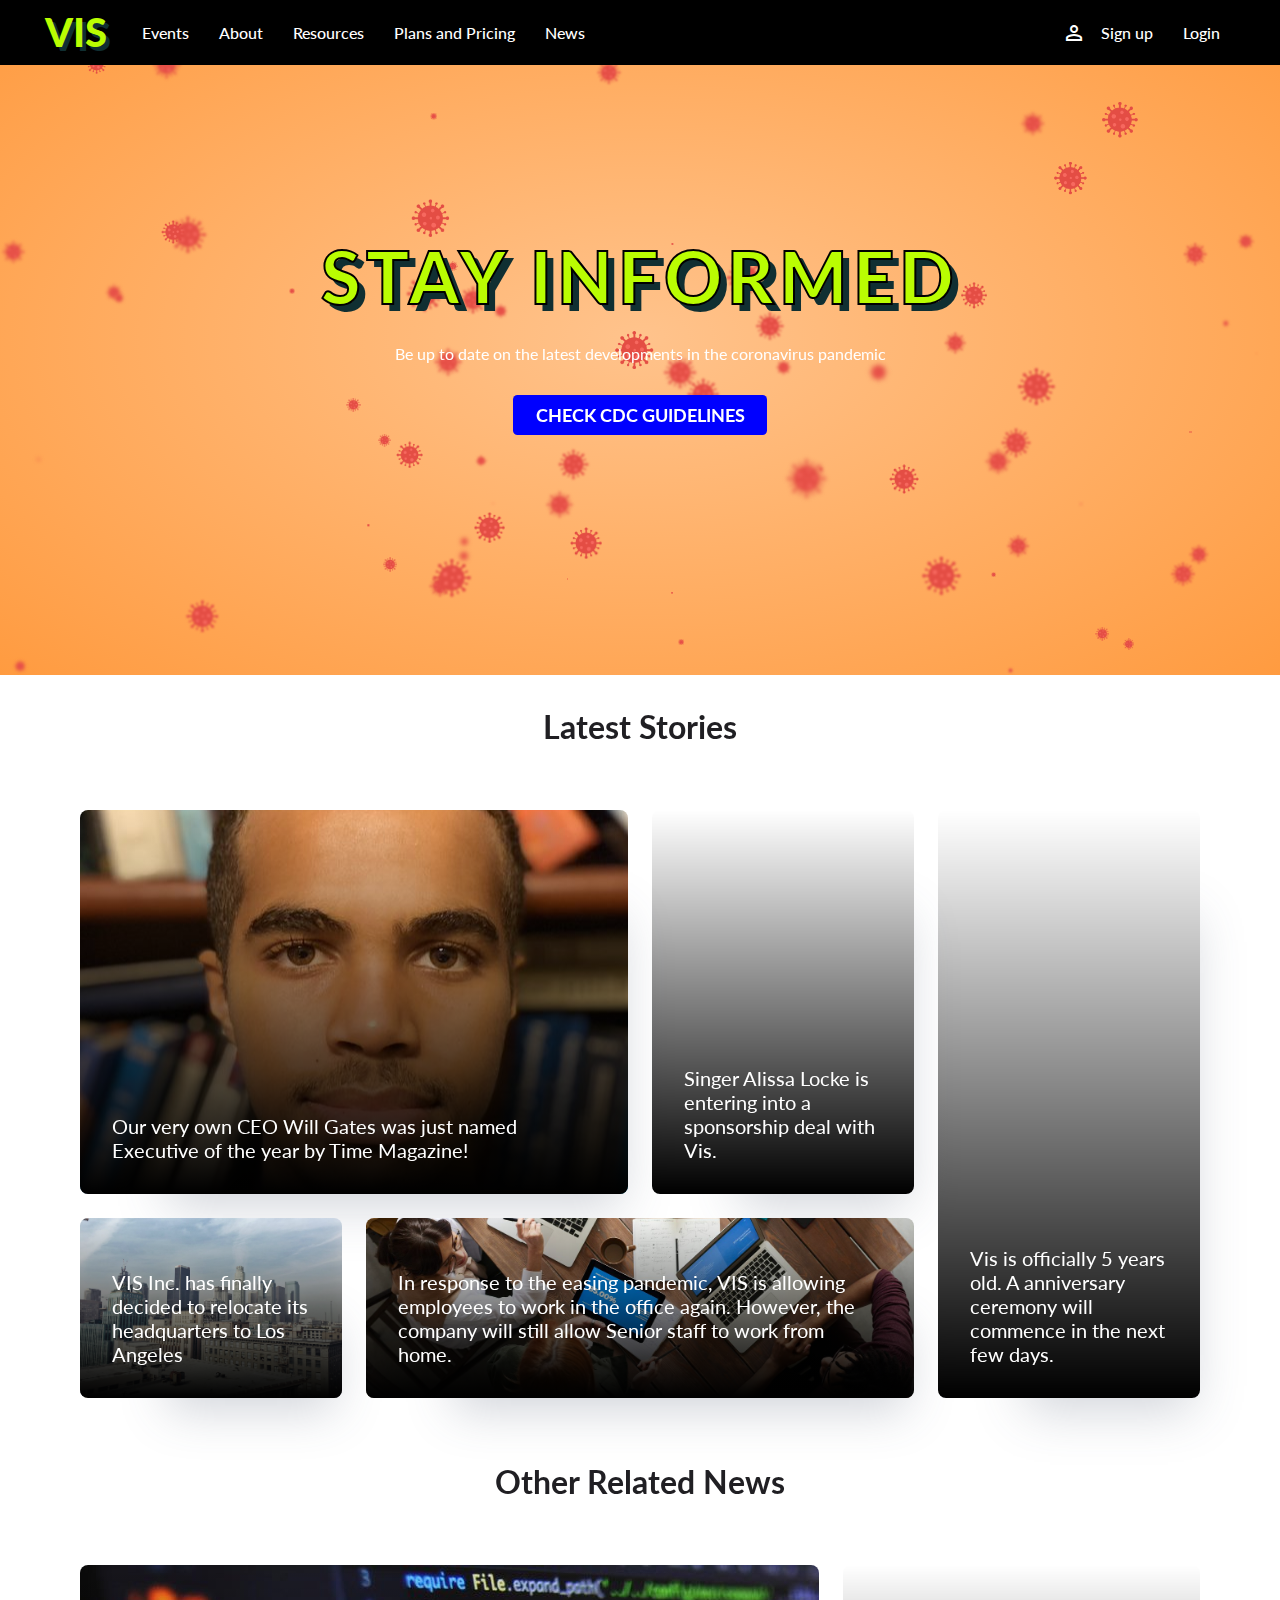
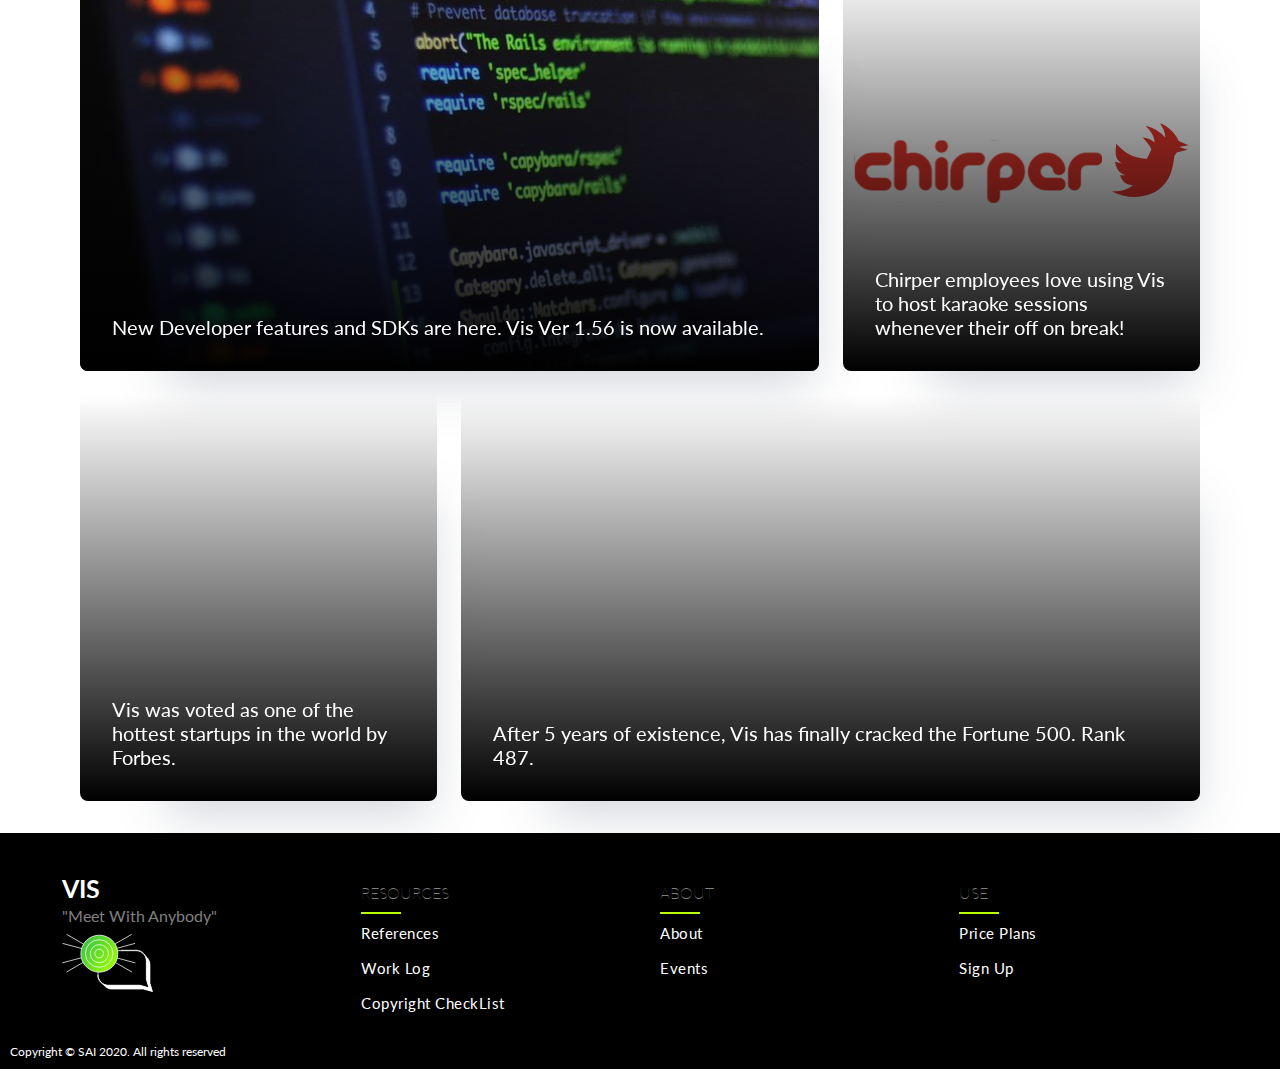
==== News.html @ 25776933 "update news content" ====
<!DOCTYPE html>
<html lang="en">

<head>
    <meta charset="UTF-8">
    <meta http-equiv="X-UA-Compatible" content="IE=edge">
    <meta name="viewport" content="width=device-width, initial-scale=1.0">
    <title>Vis</title>
    <link rel="stylesheet" href="https://fonts.googleapis.com/css?family=Open Sans">
    <link rel="preconnect" href="https://fonts.googleapis.com">
    <link rel="preconnect" href="https://fonts.gstatic.com" crossorigin>
    <link href="https://fonts.googleapis.com/css2?family=Lato:wght@100;200;300;400;500;600;700;800;900&display=swap"
        rel="stylesheet">
    <link rel="stylesheet" href="./Style_Vrt/Style_Vrt_Ver1.3.css">
    <link rel="stylesheet" href="./Style_Vrt/Style_Vrt_News_Ver1.0.css">
    <link rel="stylesheet" href="https://fonts.googleapis.com/icon?family=Material+Icons">
    <link rel="stylesheet" href="https://fonts.googleapis.com/icon?family=Material+Icons+Round">
    <script src="./Scripts_Vrt/corona.js" defer></script>
    <link rel="shortcut icon" type="image/svg" href="Images_Vrt/Vis-logo-big.svg" />

</head>

<body>
    <nav>
        <div class="wrapper">

            <!-- WEBSITE LOGO -->
            <div class="logo">
                <!-- <img src="./logo.png" alt=""> -->
                <a href="./index.html">
                    <h1 class="copmany-head">Vis</h1>
                </a>
            </div>

            <!-- THEME TOGGLER -->


            <!-- OPEN AND CLOSE NAVIGATION BUTTONS -->
            <input type="radio" name="slide" id="menu-btn">
            <input type="radio" name="slide" id="cancel-btn">


            <!-- NAVIGATION -->
            <div class="columnbar">
                <ul class="nav-links">
                    <label for="cancel-btn" class="btn cancel-btn">&times;</label>
                    <li><a href="./Vrt_Events_Ver1.0.html">Events</a></li>
                    <li><a href="./Vrt_About_Ver1.0.html">About</a></li>

                    <li>
                        <a href="#" class="desktop-item">Resources</a>

                        <input type="checkbox" name="" id="showMega">
                        <label for="showMega" class="mobile-item">Resources</label>

                        <div class="mega-box">
                            <div class="content">
                                <div class="row">
                                    <header>Desig Brief</header>
                                    <ul class="mega-links">
                                        <li><a href="./Vrt_References_Ver1.0.html">References</a></li>
                                        <li><a href="#">Plan of Work</a></li>
                                        <li><a href="#">Copyright</a></li>
                                    </ul>
                                </div>

                            </div>
                    </li>
                    <li><a href="./Vrt_Pricing_Ver1.0.html">Plans and Pricing</a></li>
                    <li><a href="./News.html">News</a></li>
                </ul>
                <ul class="log-links">
                    <span class="material-icons">person_outline</span>

                    <li><a href="#">Sign up</a></li>

                    <li>
                        <a href="#">Login</a>
                    </li>
                </ul>
            </div>
            <!-- <button id="theme-toggle" aria-label="Switch to dark theme">
                <svg width="30" height="30" viewBox="0 0 400 400" fill="none">
                    <g id="solar">
                        <g id="Flares">
                            <rect id="flare1" x="74.7767" y="74.7767" width="250" height="250" fill="black" />
                            <rect id="flare2" x="23" y="199.777" width="250" height="250"
                                transform="rotate(-45 23 199.777)" fill="black" />
                        </g>
                        <g id="Circles">
                            <circle id="solar-bg" cx="199.5" cy="199.5" r="103.5" fill="none" />
                            <circle id="solar-object" cx="200" cy="200" r="84" fill="black" />
                        </g>
                    </g>
                </svg>
            </button> -->
            <label for="menu-btn" class="btn menu-btn">☰</label>
        </div>

    </nav>


    <!-- Banner -->
    <img id="pill" src="Images_Vrt/coronavirus.png" style="display: none;">

    <header class="banner">

        <canvas id="canvas1"></canvas>
        <div class="bnr-container spacing">
            <!-- <img src="./Images_Med/Doctor_bkg.png" alt=""> -->
            <h1 class="primary-title">Stay informed</h1>
            <p>Be up to date on the latest developments in the coronavirus pandemic </p>
            <a href="https://www.cdc.gov/" class="body-btn">Check CDC guidelines</a>
        </div>
    </header>

    <div class="masonry">
        <div class="masonry-heading">
            <h1>Latest Stories</h1>
        </div>

        <main class="testimonial-grid">
            <article class="testimonial grid-col-span-2 flow bg-primary-400 quote text-neutral-100">
                <div class="overlay-dark"></div>

                <p>
                    Our very own CEO Will Gates was just named Executive of the year by Time Magazine!
                </p>

            </article>
            <article class="testimonial flow bg-secondary-400 text-neutral-100">
                <div class="overlay-dark"></div>

                <p>
                    Singer Alissa Locke is entering into a sponsorship deal with Vis.
                </p>
            </article>
            <article class="testimonial flow bg-neutral-100 text-secondary-400">
                <div class="overlay-dark"></div>

                <p>
                    VIS Inc. has finally decided to relocate its headquarters to Los
                    Angeles</p>
            </article>
            <article class="testimonial grid-col-span-2 flow bg-secondary-500 text-neutral-100">
                <div class="overlay-dark"></div>

                <p>
                    In response to the easing pandemic, VIS is allowing employees to work in the office again. However,
                    the company will still allow Senior staff to work from home.
                </p>
            </article>
            <article class="testimonial flow bg-neutral-100 text-secondary-400">
                <div class="overlay-dark"></div>

                <p>
                    Vis is officially 5 years old. A anniversary ceremony will commence in the next few days.
                </p>
            </article>
        </main>
        <div class="masonry-heading">
            <h1>Other Related News</h1>
        </div>

        <main class="lesser-news">
            <div class="developer-section other-news">
                <div class="overlay-dark"></div>
                <p>
                    New Developer features and SDKs are here. Vis Ver 1.56 is now available.
                </p>
            </div>
            <div class="partnership-section other-news">
                <div class="overlay-dark"></div>
                <p>
                    Vis was voted as one of the hottest startups in the world by Forbes.
                </p>
            </div>
            <div class="stock-section other-news">
                <div class="overlay-dark"></div>
                <p>
                    Chirper employees love using Vis to host karaoke sessions whenever their off on break!
                </p>
            </div>
            <div class="event-section other-news">
                <div class="overlay-dark"></div>
                <p>
                    After 5 years of existence, Vis has finally cracked the Fortune 500. Rank 487.
                </p>
            </div>
        </main>
    </div>


    <section class="footer">
        <div class="inner-footer fancy-link-light">
            <div class="footer-items">
                <h1>VIS</h1>
                <p>"Meet With Anybody"</p>
                <img src="Images_Vrt/Vis-logo-dark.svg" width="91" height="70">
            </div>
            <div class="footer-items">
                <h2>Resources</h2>
                <div class="border"></div>
                <ul>
                    <li class=""><a href="./Vrt_References_Ver1.0.html">References</a></li>
                    <li><a href="#">Work Log</a></li>
                    <li><a href="#">Copyright CheckList</a></li>

                </ul>
            </div>
            <div class="footer-items">
                <h2>About</h2>
                <div class="border"></div>
                <ul>
                    <li><a href="./Vrt_About_Ver1.0.html">About</a></li>
                    <li><a href="./Vrt_Events_Ver1.0.html">Events</a></li>


                </ul>
            </div>
            <div class="footer-items">
                <h2>Use</h2>
                <div class="border"></div>
                <ul>
                    <li><a href="./Vrt_Pricing_Ver1.0.html">Price Plans</a></li>
                    <li><a href="#">Sign Up</a></li>

                </ul>
            </div>
        </div>
        <div class="footer-bottom">Copyright © SAI 2020. All rights reserved</div>
    </section>

    <script src="./Scripts_Vrt/theme-switcher.js"></script>
</body>



</html>
---- Style_Vrt/Style_Vrt_Ver1.3.css ----
*, 
*::before,
*::after{
    box-sizing: border-box;
}


h1, h2{
    text-transform: capitalize;
}
* {
    margin: 0;
    padding: 0;
    box-sizing: border-box;
    font-family: 'Lato';
}
.spacing > * + *  {
    margin-top: var(--spacer, 2rem);
}

:root {
    --clr-foreground:hsl(255 6% 13%);
    --clr-background: hsl(0 0% 100%);
    --clr-background-light: hsl(0 0% 30%);
    --clr-foreground-light: hsl(255 6% 90%);
    --clr-dark:black;
    --clr-light:white; 
    --clr-primary:#bafd02;
    --clr-highlight: #102f32;
    --clr-neutral:#F2F8FA;
    --clr-neutral-2:#eef0f1;

    --hue: 24;

    --orange: hsl(var(--hue), 100%, 50% );
    --blue: hsl(calc(var(--hue) - 180), 100%, 50% );
}

@media (prefers-color-scheme: dark) {
    :root {
        --clr-background: hsl(255 6% 13%);
        --clr-foreground: hsl(0 0% 100%);
        --clr-background-light: hsl(255 6% 80%);
        --clr-foreground-light: hsl(0 0% 30%);
    }
}

.light-theme {
    --clr-foreground:hsl(255 6% 13%);
    /* --clr-foreground: hsl(0 0% 100%); */
    --clr-background: hsl(0 0% 100%);
    
    
    --clr-background-light: hsl(0 0% 30%);
    --clr-foreground-light: hsl(255 6% 90%);

    --clr-accent: var(--blue);
    
}

.regular-title {
    font-size: 3rem;
}

.regular-container {
    padding:4rem
}

.dark-theme {
    --clr-background: hsl(255 6% 13%);
    --clr-foreground: hsl(0 0% 100%);

    --clr-background-light: hsl(255 6% 90%);
    --clr-foreground-light: hsl(0 0% 30%);

    --clr-accent: var(--orange);
}

/* THEME SWITCHER */

#theme-toggle {
    cursor: pointer;
    background: 0;
    border: 0;
    opacity: 0.8;
    padding: 1rem;
    border-radius: 50%;
    position: relative;
    isolation: isolate;
}

#Flares > * {
    fill: var(--clr-foreground);
}

#solar-bg{
    fill:var(--clr-background);
}

#solar-object{
    fill:var(--clr-foreground);
}

#theme-toggle::before {
    content: '';
    position: absolute;
    background: hsl(0 0% 50% / 0.2);
    inset: 0;
    border-radius: inherit;
    transform: scale(0);
    opacity: 0; 
    z-index: -1;

}

.light-theme #theme-toggle::before {
    animation: pulseToLight 650ms ease-out;
}

.dark-theme #theme-toggle::before {
    animation: pulseToDark 650ms ease-out;
}

#theme-toggle::after {
    content: attr(aria-label);
    position: absolute;
    color: var(--clr-background);
    background: var(--clr-foreground);
    width: max-content;
    font-size: 1rem;
    left: -100%;
    right: -100%;
    top:5rem;
    margin: 0 auto;
    padding: 0.25em .5em;
    border-radius: 0.125em;
    opacity: 0;
    transform: scale(0);
    transform-origin: top;
    transition: transform 0ms linear 100ms, opacity 70ms linear;
}

#theme-toggle:hover,
#theme-toggle:focus{
    outline: 0;
    opacity: 1;
    background: hsl(0 0% 50% / 0.15);
}

#theme-toggle:hover::after,
#theme-toggle:focus-visible::after{
    opacity: 0.7;
    transform: scale(1);
    transition: transform 70ms linear, opacity 70ms linear;
}



#theme-toggle:hover #solar-bg,
#theme-toggle:focus #solar-bg{
    opacity: 0.8;
    background: hsl(0 0% 50% / 0.15);
}

#solar-object {
    transition: transform 500ms ease-out;
}

.light-theme #solar-object {
    transform: translate(-14%);
}
#Flares{
    transform-origin: center;
    transition: transform 750ms cubic-bezier(0.11, 0.14, 0.29, 1.32);
}

.light-theme #Flares {
    transform: rotate(0.5turn);
}

@keyframes pulseToLight {
    0% {
        transform: scale(0);
        opacity: 0.5;
    }
    10% {
        transform: scale(1);
    }
    75% {
        opacity: 1;
    }
    100% {
        transform: scale(1);
        opacity: 0;
    }
}

@keyframes pulseToDark {
    0% {
        transform: scale(0);
        opacity: 0.5;
    }
    10% {
        transform: scale(1);
    }
    75% {
        opacity: 1;
    }
    100% {
        transform: scale(1);
        opacity: 0;
    }
}


body{
    /* background: var(--clr-background); */
}

nav{
    background:var(--clr-dark);
    color: var(--clr-light);
    /* border-bottom: 1px solid var(--clr-foreground); */
    position: fixed;
    width: 100%;
    z-index: 999;
    height: 65px;
    line-height: 65px;
}

nav a {
    color: var(--clr-light);
    text-decoration: none;

}

.readable p {
    font-size: clamp(1rem, 5vw, 1.5rem);
    font-weight: 300;
}

nav .wrapper {
    position: relative;
    max-width: 1250px;
    padding:0 30px;
    margin: auto;
    display: flex;
    align-items: center;
    /* justify-content: flex-end; */
    height: inherit;
}

.fancy-link {
    background-image: linear-gradient(90deg, var(--clr-highlight), var(--clr-highlight));
    background-size: 0% 5px;
    background-repeat: no-repeat;
    background-position: left bottom;
    transition: background-size 300ms ease-in-out;
    color:var(--clr-highlight);
}

.fancy-link-light a{
    background-image: linear-gradient(90deg, var(--clr-primary), var(--clr-primary));
    background-size: 0% 5px;
    background-repeat: no-repeat;
    background-position: left bottom;
    transition: background-size 300ms ease-in-out;
}
.fancy-link-dark a{
    background-image: linear-gradient(90deg, var(--clr-highlight), var(--clr-highlight));
    background-size: 0% 5px;
    background-repeat: no-repeat;
    background-position: left bottom;
    transition: background-size 300ms ease-in-out;
}

.fancy-link:hover,
.fancy-link-light a:hover,
.fancy-link-dark a:hover
 {  
    background-size: 100% 3px;
}


.wrapper .logo {
    height: inherit;
    display: flex;
    padding-right:20px;
}

.logo img{
    width:100%;
    height: 100%;
}

.wrapper .logo h1{
    color: var(--clr-primary);
    text-decoration: none;
    text-transform: uppercase;

    font-size: 2.5rem;
    text-shadow: 
        0.1em 0.1em 0 var(--clr-highlight);
    /* font-size:27px; */
    font-weight: 900 ;
}

.wrapper .columnbar {
    display: inline-flex;
    justify-content: space-between;
    flex: 1;
}

.wrapper .nav-links,
.wrapper .log-links
 {
    display: inline-flex;
}

.wrapper .nav-links {
    flex: 1;
}

.wrapper .log-links{
    align-items: center;
}

.nav-links li,
.log-links li
 {
    list-style: none;
}

.nav-links li a,
.log-links li a
{
    text-decoration: none;
    font-weight: 500;
    padding: 9px 15px;
    border-radius: 5px;
    transition: all 0.3s ease;
}

.nav-links li a:hover,
.log-links li a:hover
 {
    background: var(--clr-primary);
    color: var(--clr-highlight);
}


#sign-up{
    padding: 0;
    display: flex;
    align-items: center;
}


/* .log-links li {
    display: flex;
    justify-content: center;
    align-items: center;
    min-height: 100%;
} */


.nav-links li:hover .mega-box {
    top: 65px;
    opacity: 1;
    visibility: visible;
    transition: all 0.3 ease;
}


.mega-box {
    color: var(--clr-light);
    position: absolute;
    top: 85px;  
    background: var(--clr-dark);
    /* width: 100%; */
    /* left: 0; */
    /* padding: 0 30px; */
    opacity: 0;
    visibility: hidden;
    transition: all 0.3s ease;
}


.mega-box .content {
    background: var(--clr-dark);
    padding: 25px 20px ;
    display: flex;
    /* width:100%; */
    justify-content: space-between;
}

.content .row {
    /* width: calc(25% - 30px); */
    line-height: 45px;
}

.content .row img {
    width:100%;
    height: 100%;
    object-fit:cover;
}

.content .row header {
    color: var(--clr-light);
    font-size: 20px;
    font-weight: 500;
}

.content .row .mega-links {
    margin: left -40px;
    border-left: 1px solid var(--clr-foreground);
}

.content .row:nth-child(1), 
.content .row:nth-child(2) {
    border-left: 0px;
}

.row .mega-links li {
    padding: 0 20px;
}

.row .mega-links li a{
    padding: 0 20px;
    color:var(--clr-light);
    font-size: 17px;
    display: block;

}
.row .mega-links li a:hover{
    color: var(--clr-background-light);

}

.nav-links .mobile-item {
    display: none;
}

.wrapper .btn {
    color:var(--clr-light);
    font-size: 20px;
    cursor: pointer;
    display: none;
}
.wrapper .btn.cancel-btn {
    position: absolute;
    right: 30px;
    top: 10px;
}

@media screen and (max-width: 970px) {
    .wrapper .btn {
        display: block;
    }

    .wrapper {
        justify-content: space-between;
    }
    .wrapper .columnbar {
        position: fixed;
        height: 100vh;
        width:100%;
        max-width: 350px;
        background: var(--clr-dark);
        display: block;
        top:0;
        left: -100%;
        overflow-y: auto;
        line-height: 50px;
        padding: 50px 10px;
        /* box-shadow: 0 15px 15px var(--clr-foreground-light); */
        transition: all 0.3s ease;
    }

    .wrapper .nav-links,
    .wrapper .log-links
    {
        width:100%;
        max-width: 350px;
        background: var(--clr-dark);
        display: block;
        top:0;
        left: -100%;
        overflow-y: auto;
        line-height: 50px;
        transition: all 0.3s ease;
    }

    #menu-btn:checked ~ .columnbar {
        left: 0%;
    }
    
    #menu-btn:checked ~ .btn.menu-btn{
        display: none;
    }

    .nav-links::-webkit-scrollbar {
        width: 0px;
    }

    .nav-links li,
    .log-links li
     {
        margin: 15px 10px;
    }
    .nav-links li a,
    .log-links li a
     {
        padding: 0 20px;
        display: block;
        font-size: 20px;
    }

    .log-links span {
        display:none;
    }

    #showMega:checked ~ .mega-box{
        max-height: 150vh;
        /* transform: scaleY(1);  */
    }

    .nav-links .desktop-item,
    .log-links .desktop-item
     {
        display: none;
    }

    .nav-links .mobile-item,
    .log-links .mobile-item 
    {
        display: block;
        font-size: 20px;
        color: var(--clr-light);
        font-weight: 500;
        padding-left: 20px;
        cursor: pointer;
        border-radius: 5px;
        transition: all 0.3s ease;
    }

    .nav-links .mobile-item:hover,
    .log-links .mobile-item:hover
     {
        background: var(--clr-primary);
        color: var(--clr-highlight);
    }

    .mega-box {
        position: static;
        top: 65px;
        width: 100%;
        /* transform: scaleY(0);   */
        transform-origin: top;
        opacity: 1;
        visibility: visible;
        padding: 0 20px;
        max-height: 0px;
        overflow: hidden;
        transition: all 0.3s ease;
    }
    
    
    .mega-box .content {
        background: var(--clr-dark);
        flex-direction: column;
        padding: 20px 20px 0 20px;
    }

    .mega-box .content .row {
        width: 100%;
        margin-bottom: 15px;
        border-top: 1px solid var(--clr-primary);
    }
    .mega-box .content .row:nth-child(1),
    .mega-box .content .row:nth-child(2) {
        border-top: 0px;
    }

    .content .row .mega-links {
        border-left: 0px;
        padding-left: 15px;
    }

    .row .mega-links li {
        margin: 0;
    }

    .content .row header{
        font-size: 19px;
    }
}

.wrapper input {
    display: none;
}

.footer {
    background-color: #000;
    display: block;
    margin: 0;
    padding: 0;
    font-family:Arial;
    position:relative;
}

.inner-footer {
    width: 95%;
    margin: auto;
    padding: 30px 10px;
    display: flex;
    flex-wrap: wrap;
    box-sizing: border-box;
    justify-content: center;
}


.footer-items {
    width: 25%;
    padding: 10px 20px;
    box-sizing: border-box;
}

.footer-items h1 {
    padding: 0px 0;
    font-size: 25px;
    color: #fff;
}

.footer-items p {
    color: grey;
    font-size: 16px;
    text-align: justify;
    line-height: 25px;
}

.footer-items h2 {
    margin: 10px 0;
    color: grey;
    font-size: 16px;
    font-weight: lighter;
    text-transform: uppercase;
    }

.border {
    height: 2px;
    width: 40px;
    background: var(--clr-primary);
}

.footer-items ul {
    list-style: none;
    color: #fff;
    font-size: 15px;
    letter-spacing: 0.5px;
}

.footer-items img{
    /* filter:invert(1); */
}

.footer-items ul a {
    text-decoration: none;
    outline: none;
    color: #fff;
    transition: 0.3s;
}

.footer-items ul a:hover {
    color: var(--clr-primary);
}

.footer-items ul li {
    margin: 10px 0;
    height: 25px;
}

.footer-bottom {
    padding: 10px;
    background-color: rgba(0,0,0,0.9);
    color: white;
    font-size: 12px;
    bottom:0;
    position:absolute;
}

@media screen and (max-width:1085px) {
    .footer-items {
        width: 50%;
    }
}

@media screen and (max-width:600px) {
    .footer-items {
        width: 100%;
    }
}
---- Style_Vrt/Style_Vrt_News_Ver1.0.css ----
h1,
h2,
h3,
p {
    margin:0;
}

h2 {
    margin-bottom: var(--spacer, 2rem);

}

:root {
    --clr-foreground:hsl(255 6% 13%);
    --clr-background: hsl(0 0% 100%);
    --clr-background-light: hsl(0 0% 30%);
    --clr-foreground-light: hsl(255 6% 90%);
    --clr-dark:black;
    --clr-light:white; 
    --clr-primary:#bafd02;
    --clr-highlight: #102f32;
    --clr-neutral:#F2F8FA;

    --hue: 24;

    --orange: hsl(var(--hue), 100%, 50% );
    --blue: hsl(calc(var(--hue) - 180), 100%, 50% );
}

:root {
    --clr-primary-400: 263 55% 52%;
    --clr-secondary-400: 217 19% 35%;
    --clr-secondary-500: 219 29% 14%;
    --clr-neutral-100: 0 0% 100%;
    --clr-neutral-200: 210 46% 95%;
    --clr-neutral-300: 0 0% 81%;
  
    --ff-primary: "Barlow Semi Condensed", sans-serif;
  
    --fw-400: 500;
    --fw-700: 600;
  
    --fs-300: 0.6875rem;
    --fs-400: 0.8125rem;
    --fs-500: 1.25rem;
  }
  

a{
    text-decoration: none;
    color: #fff;
}

body {
    color: var(--clr-foreground);
}

section {
    display: flex;
    padding: min(5vh, 5rem);
}
.spacing > * + *  {
    margin-top: var(--spacer, 2rem);
}


#canvas1 {
    position: absolute;
    width:100%;
    height: 100%;
    background: radial-gradient(#ffc38c, #ff9b40);
    transition: all;
    top:0;
    bottom:0;
    left:0;
    z-index:-1;
}


body {
    color: var(--clr-foreground);
}

section {
    display: flex;
    padding: min(5vh, 5rem);
}
.spacing > * + *  {
    margin-top: var(--spacer, 2rem);
}

.body-btn {
    width: max-content;
    display: inline-block;
    text-decoration: none;
    color: var(--clr-text, #fff);
    font-weight: 700;
    text-transform: uppercase;
    font-size: 1.125em;
    padding: .5em 1.25em;
    background: var(--clr-accent, blue);
    border-radius: .25em;
    transition: 
        transform 250ms ease-in-out,
        opacity 250ms linear;
}

.body-btn:hover:hover,
.body-btn:focus {
    transform: scale(1.1);
    opacity: 0.9;
}

.primary-title {
    font-size: clamp(3rem, calc(5vw + 1rem), 4.5rem);
    line-height: 1;
    text-transform: uppercase;
}

.banner {
    color: white;
    text-align: center;
    padding: 15em 0;
    position: relative;
}

.bnr-container{
    width:100%;
    height: 100%;
}


section h1 {
    font-size:clamp(3rem, calc(5vw + 1rem), 6rem);
}

section p {
    line-height: 2rem;
}



@media screen and (max-width: 1050px) {
    section {
        flex-wrap: wrap;
    }

    }

.big-paragraph p{
    font-size: 1.5rem;
    letter-spacing: 2px;
}

.primary-title {
    font-weight: 1000;
    font-size: clamp(3rem, calc(5vw + 1rem), 4.5rem);
    color: var(--clr-primary);
    -webkit-text-stroke: 2px black;
    text-shadow: 
        0.1em 0.1em 0 var(--clr-highlight);
    line-height: 1;
    text-transform: uppercase;
    letter-spacing: 5px;
}

#canvas1 {
    position: absolute;
    width:100%;
    height: 100%;
    background: radial-gradient(#ffc38c, #ff9b40);
    transition: all;
    top:0;
    bottom:0;
    left:0;
    z-index:-1;
}

/* utilities */
.flex {
    display: flex;
    gap: var(--gap, 1rem);
  }
  
  .flow > *:where(:not(:first-child)) {
    margin-top: var(--flow-spacer, 1em);
  }
  
  .bg-primary-400 {
    background: hsl(var(--clr-primary-400));
  }
  .bg-secondary-400 {
    background: hsl(var(--clr-secondary-400));
  }
  .bg-secondary-500 {
    background: hsl(var(--clr-secondary-500));
  }
  
  .bg-neutral-100 {
    background: hsl(var(--clr-neutral-100));
  }
  
  .text-neutral-100 {
    color: hsl(var(--clr-neutral-100));
  }
  .text-secondary-400 {
    color: hsl(var(--clr-secondary-400));
  }
  .border-primary-400 {
    border: 2px solid #a775f1;
  }

  
  .masonry-heading {
      text-align: center;
      padding:2rem;
  }

  .overlay-dark{
    position: absolute;
    top:0;
    left:0;
    width:100% ;
    height: 100%;
    z-index:0;
    border-radius: 0.5rem;
    background-image: linear-gradient(0deg, black, transparent);
  }
 
  
  /* components */
  .testimonial-grid {
      display: grid;
      gap: 1.5rem;
    min-height: 70vh;

      grid-auto-columns: 1fr;
      grid-auto-rows: 1fr;
      grid-template-areas: 
        'one'
        'one'
        'two'
        'three'
        'four'
        'five'
      ;
      
    padding-block: 2rem;
    width: min(95%, 70rem);
    margin-inline: auto;
  }

  /* don't add unecessary grid-template-rows! */
  
  .testimonial {
    position: relative;
    font-size: var(--fs-400);
    padding: 2rem;
    border-radius: 0.5rem;
    box-shadow: 2.5rem 3.75rem 3rem -3rem hsl(var(--clr-secondary-400) / 0.25);
    display: flex;
    align-items: flex-end;
    color:var(--clr-light);

  }

  .testimonial:nth-child(1){
      grid-area: one;

      background:url(./Images_Vrt/person.png);
    background-repeat:no-repeat;
    background-position:center ;
  }
  .testimonial:nth-child(2){
      grid-area: two;
      background:url(./Images_Vrt/singer.png);
  background-size: cover;
  background-repeat:no-repeat;
  background-position:center ;
  }
  .testimonial:nth-child(3){
      grid-area: three;
      background:url(./Images_Vrt/los-angeles.png);
  background-size: cover;
  background-repeat:no-repeat;
  background-position:center ;
  }
  .testimonial:nth-child(4){
      grid-area: four;
      background:url(./Images_Vrt/employee.png);
  background-size: cover;
  background-repeat:no-repeat;
  background-position:center ;
  }
  .testimonial:nth-child(5){
      grid-area: five;
      background:url(./Images_Vrt/Vis-logo-small.svg);
  background-size: contain;
  background-repeat:no-repeat;
  background-position:center ;
  }

  @media (min-width: 30em) {
    .testimonial-grid {
        grid-template-areas: 
        'one one'
        'one one'
        'two five'
        'three five'
        'four four'
        ;
    }
  }

  @media (min-width: 50em) {
    /* .grid-col-span-2{
        grid-column: span 2 ;
    }
      .testimonial-grid{
        grid-template-columns: repeat(4, 1fr);
      }

      .testimonial:last-child {
        grid-column-start: 4;
        /* grid-row-start: 1;
        grid-row-end: span 2 ; 
        grid-row: 1 / span 2;
    } */

    .testimonial-grid {
        grid-template-areas: 
            'one one two five'
            'one one two five'
            'three four four five'
        
        ;
    }
  }


  
  

  
  .testimonial img {
    width: 1.75rem;
    aspect-ratio: 1;
    border-radius: 50%;
  }
  
  .testimonial .name {
    font-size: var(--fs-400);
    font-weight: var(--fw-400);
    line-height: 1;
  }
  
  .testimonial .position {
    font-size: var(--fs-300);
    opacity: 0.5;
  }
  
  .testimonial > p:first-of-type {
    font-size: var(--fs-500);
    line-height: 1.2;
    z-index:2;
  }

 

  .lesser-news {
    display: grid;
    color:var(--clr-light);
    gap: 1.5rem;
    grid-auto-columns: 1fr;
    min-height:100vh;
    grid-template-areas: 
      'dev'
      'partner'
      'event'
      'stock'
    ;
    
  padding-block: 2rem;
  width: min(95%, 70rem);
  margin-inline: auto;
}

/* don't add unecessary grid-template-rows! */

.other-news {
  position: relative;
    font-size: var(--fs-400);
    padding: 2rem;
    border-radius: 0.5rem;
    box-shadow: 2.5rem 3.75rem 3rem -3rem hsl(var(--clr-secondary-400) / 0.25);
    display: flex;
    align-items: flex-end;
}



@media (min-width: 30em) {
    .lesser-news {
      grid-template-areas: 
      'dev dev'
      'partner partner'
      'event stock'
      'event stock'
      ;
  }
}

@media (min-width: 50em) {
  /* .grid-col-span-2{
      grid-column: span 2 ;
  }
    .testimonial-grid{
      grid-template-columns: repeat(4, 1fr);
    }

    .testimonial:last-child {
      grid-column-start: 4;
      /* grid-row-start: 1;
      grid-row-end: span 2 ; 
      grid-row: 1 / span 2;
  } */

  .lesser-news {
      grid-template-areas: 
          'dev dev partner '
          'dev dev partner '
          'event stock stock '
          'event stock stock '
      
      ;
  }
}

.other-news > p:first-of-type {
  font-size: var(--fs-500);
  line-height: 1.2;
  z-index:2;
}
.other-news:nth-child(1){
    grid-area: dev;
    background:url(./Images_Vrt/code.PNG)
}
.other-news:nth-child(2){
  background:url(./Images_Vrt/Vis-logo-small.svg);
  background-size: contain;
  background-repeat:no-repeat;
  background-position:center ;
    grid-area: event;
}
.other-news:nth-child(3){
    background:url(./Images_Vrt/chirper.svg);
    background-size: contain;
    background-repeat:no-repeat;
    background-position:center ;
    
    grid-area: partner;
}
.other-news:nth-child(4){
    background-color: #ff9b40;
    background:url(./Images_Vrt/stocks.png);
    grid-area: stock;
}
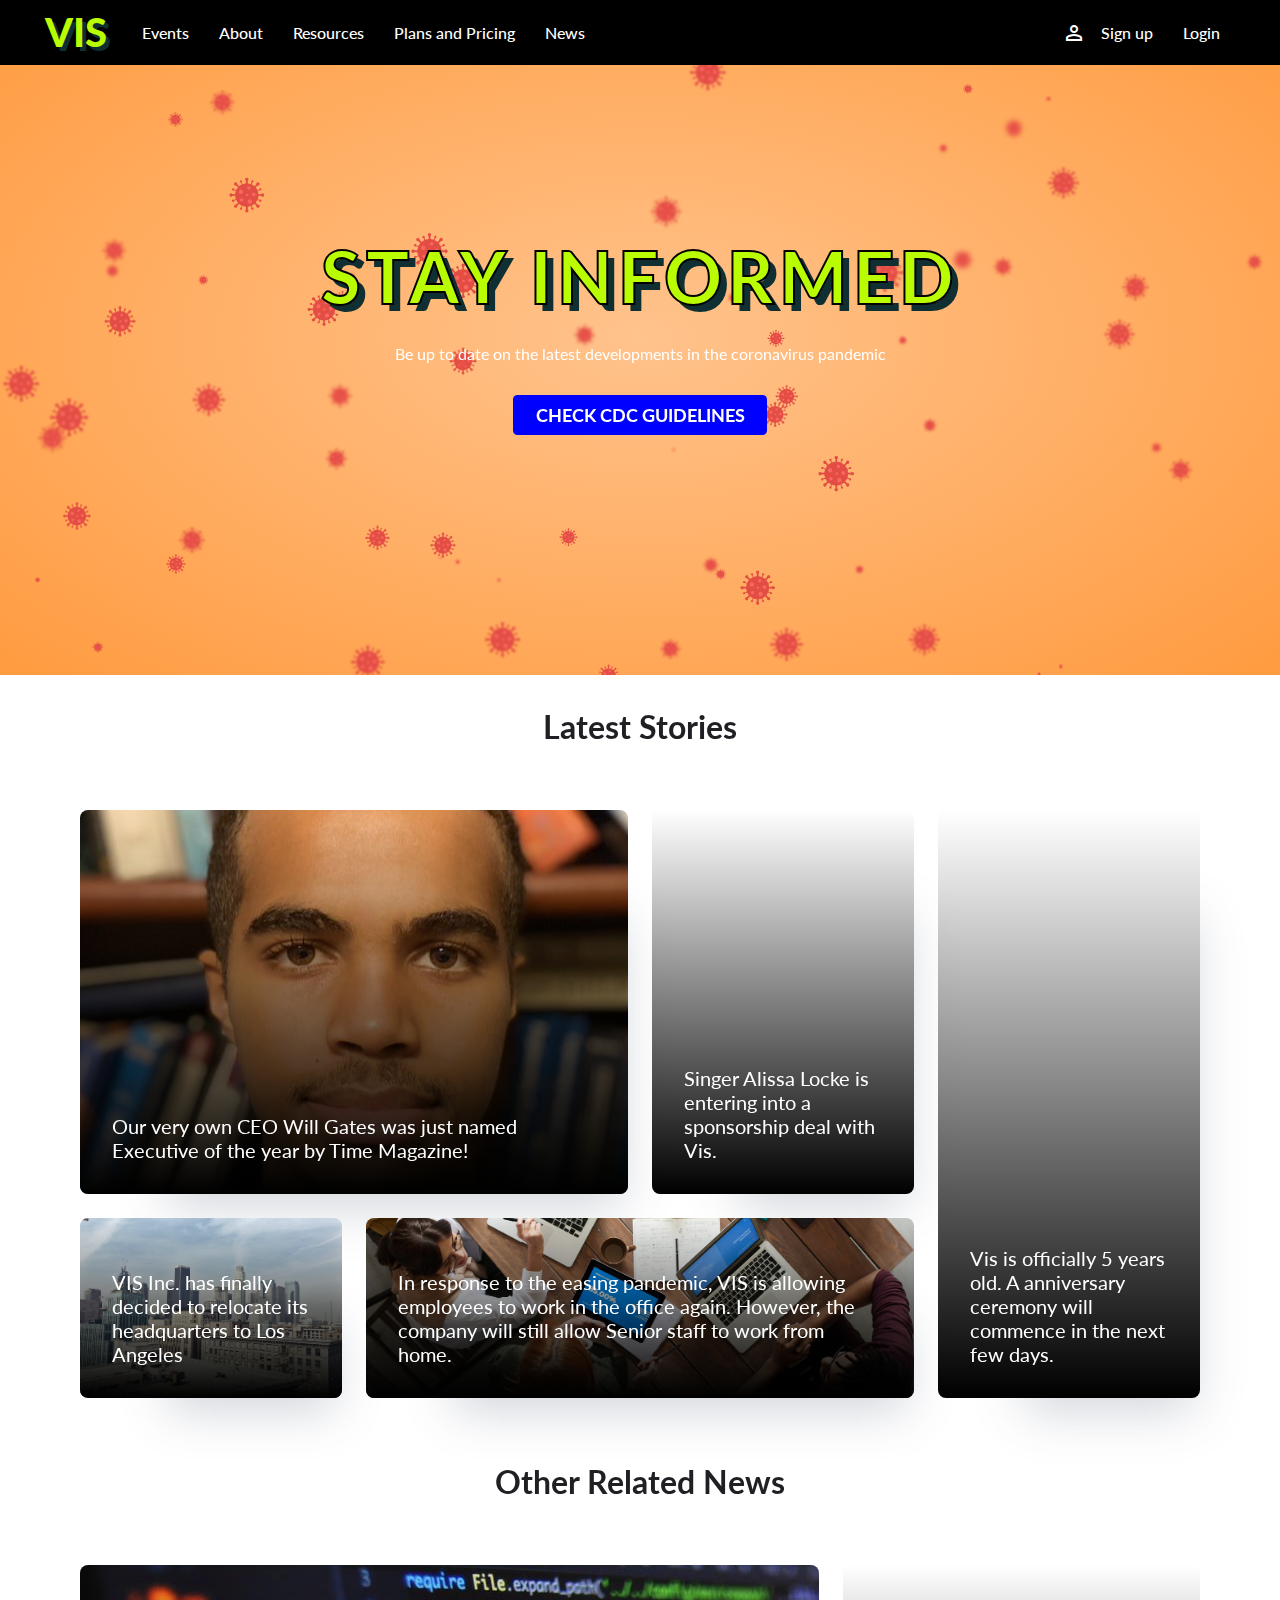
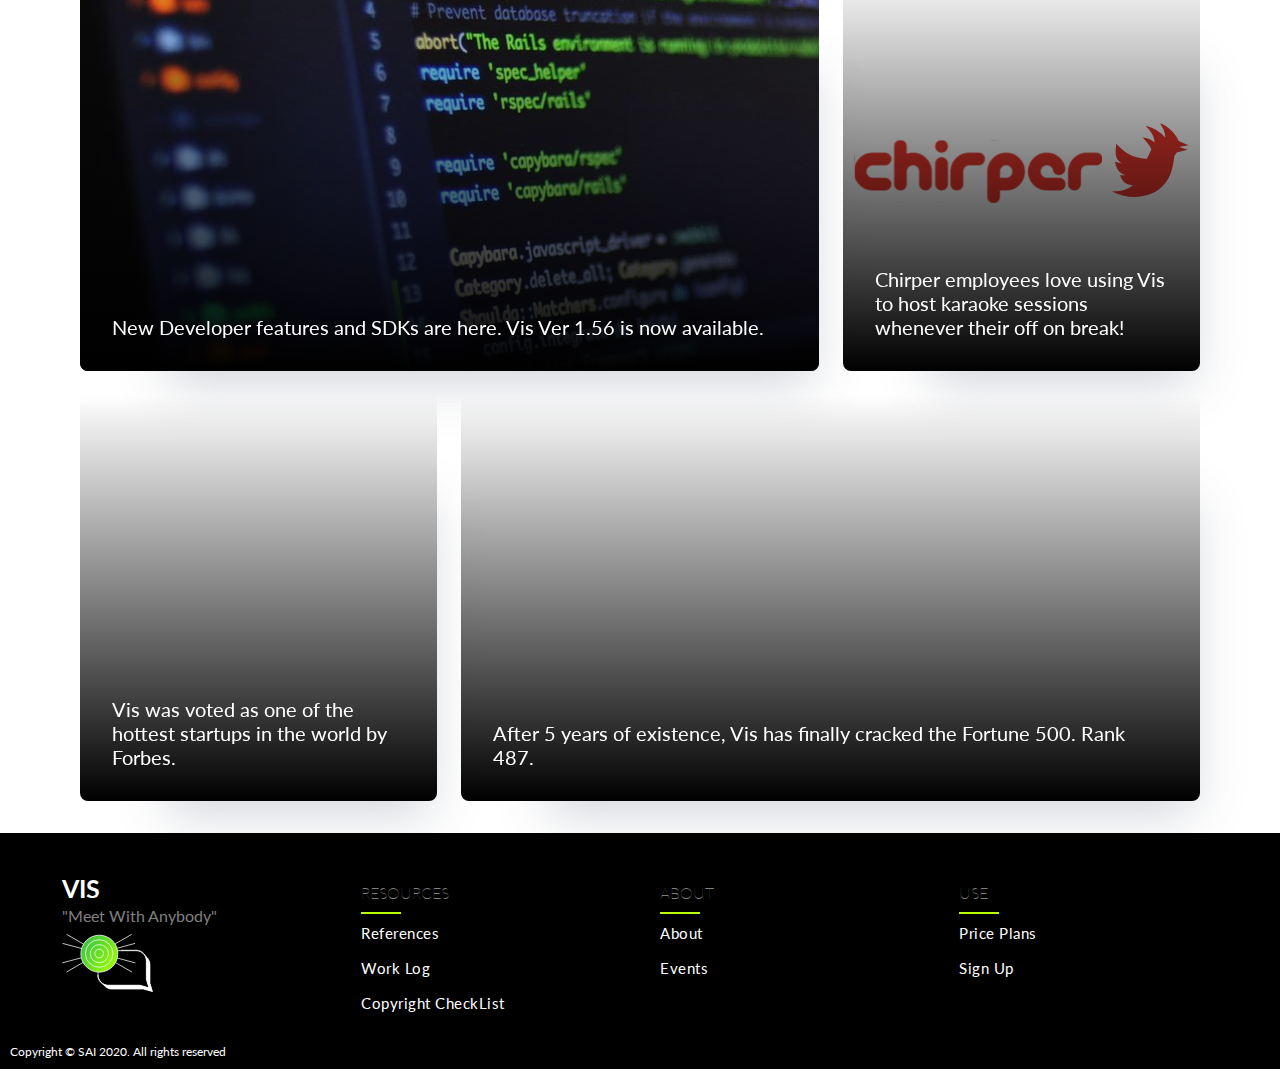
==== commit 1453709c: "editing links to pdfs" ====
--- a/News.html
+++ b/News.html
@@ -59,8 +59,8 @@
                                     <header>Desig Brief</header>
                                     <ul class="mega-links">
                                         <li><a href="./Vrt_References_Ver1.0.html">References</a></li>
-                                        <li><a href="#">Plan of Work</a></li>
-                                        <li><a href="#">Copyright</a></li>
+                                        <li><a href="./PDFs/worklog.pdf">Plan of Work</a></li>
+                                        <li><a href="./PDFs/Checklist.pdf">Copyright</a></li>
                                     </ul>
                                 </div>
 
@@ -203,8 +203,8 @@
                 <div class="border"></div>
                 <ul>
                     <li class=""><a href="./Vrt_References_Ver1.0.html">References</a></li>
-                    <li><a href="#">Work Log</a></li>
-                    <li><a href="#">Copyright CheckList</a></li>
+                    <li><a href="./PDFs/worklog.pdf">Work Log</a></li>
+                    <li><a href="./PDFs/worklog.pdf">Copyright CheckList</a></li>
 
                 </ul>
             </div>
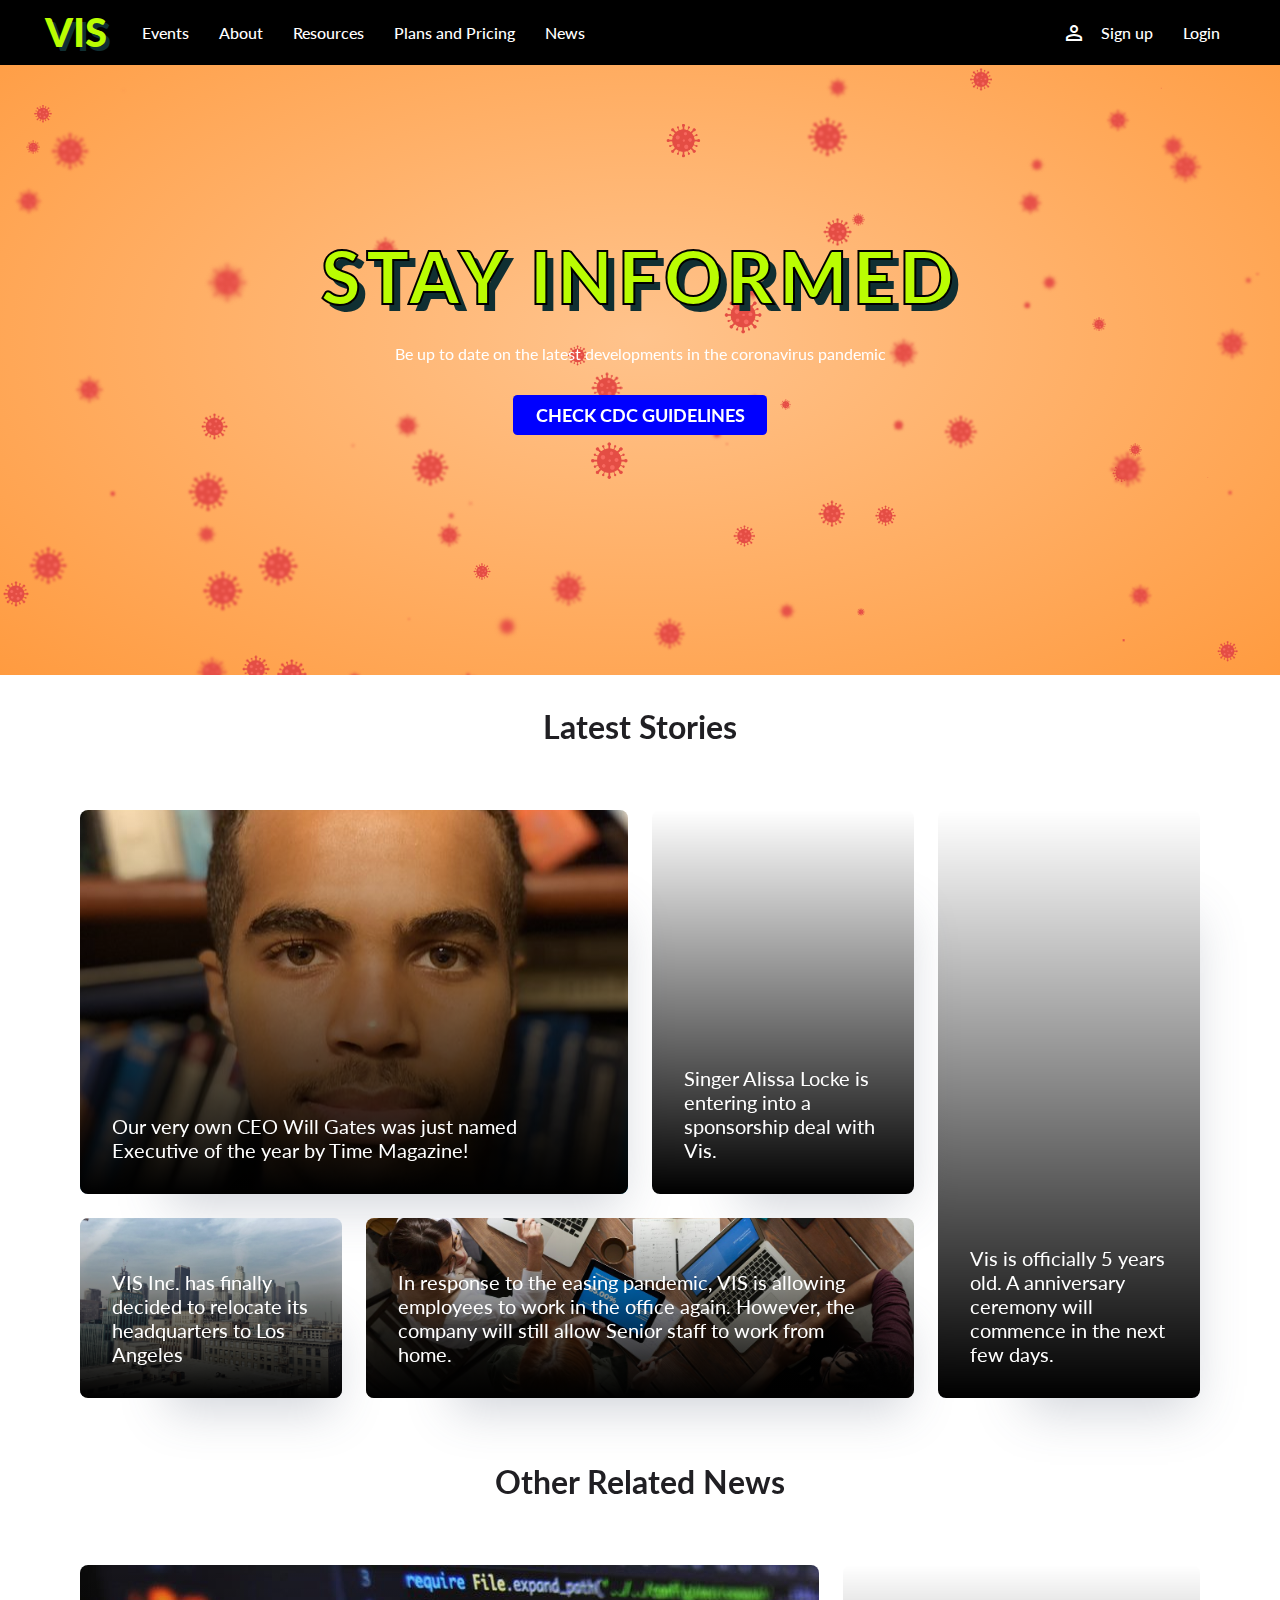
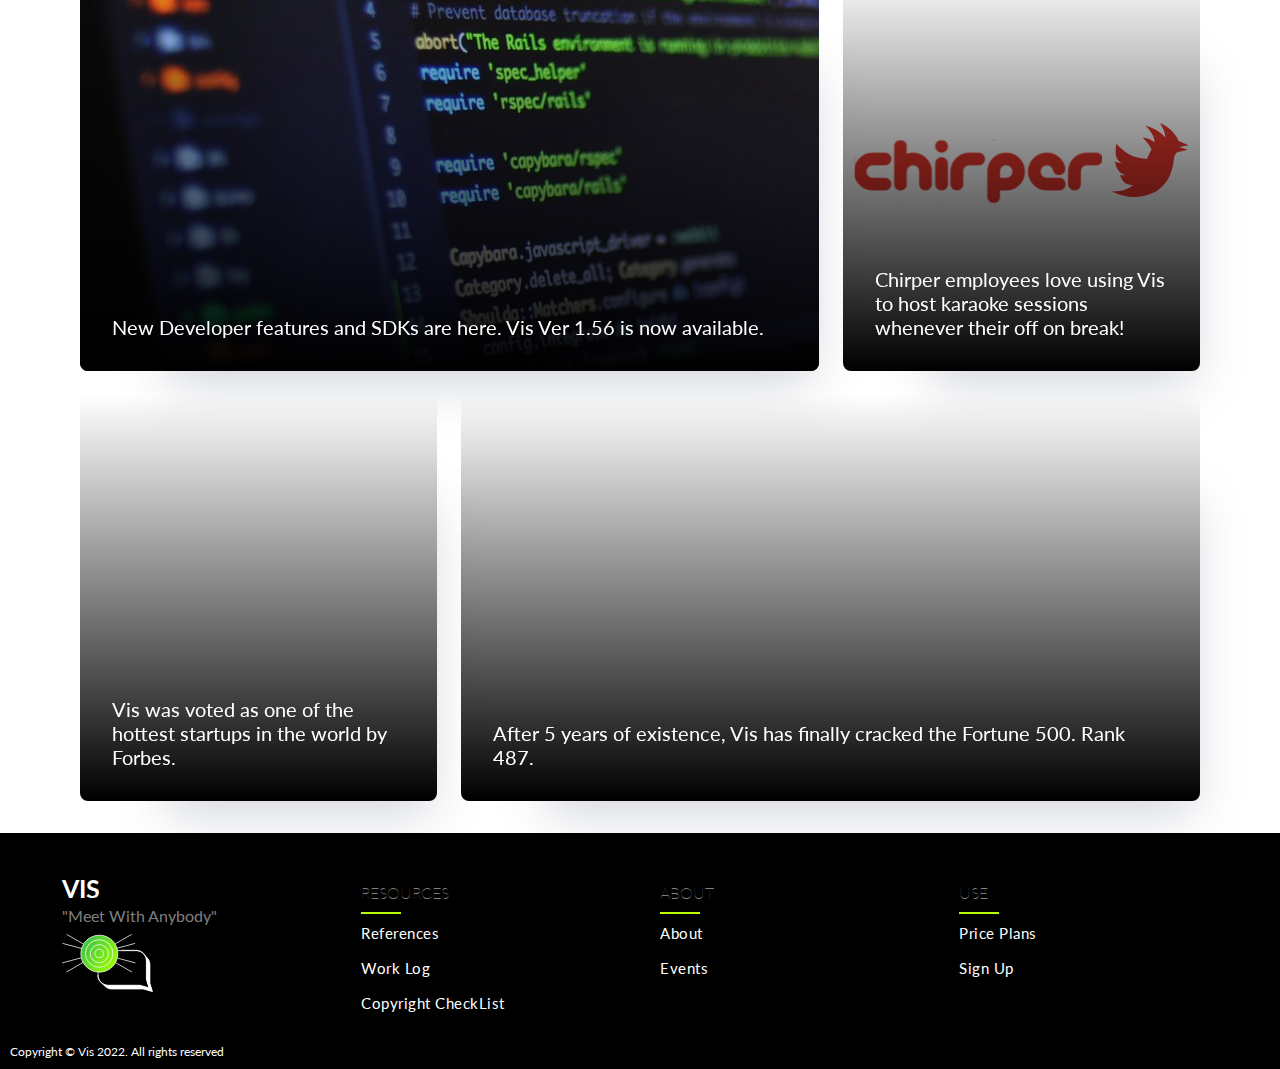
==== commit 779190a6: "adding proper company copyright" ====
--- a/News.html
+++ b/News.html
@@ -228,7 +228,7 @@
                 </ul>
             </div>
         </div>
-        <div class="footer-bottom">Copyright © SAI 2020. All rights reserved</div>
+        <div class="footer-bottom">Copyright © Vis 2022. All rights reserved</div>
     </section>
 
     <script src="./Scripts_Vrt/theme-switcher.js"></script>
